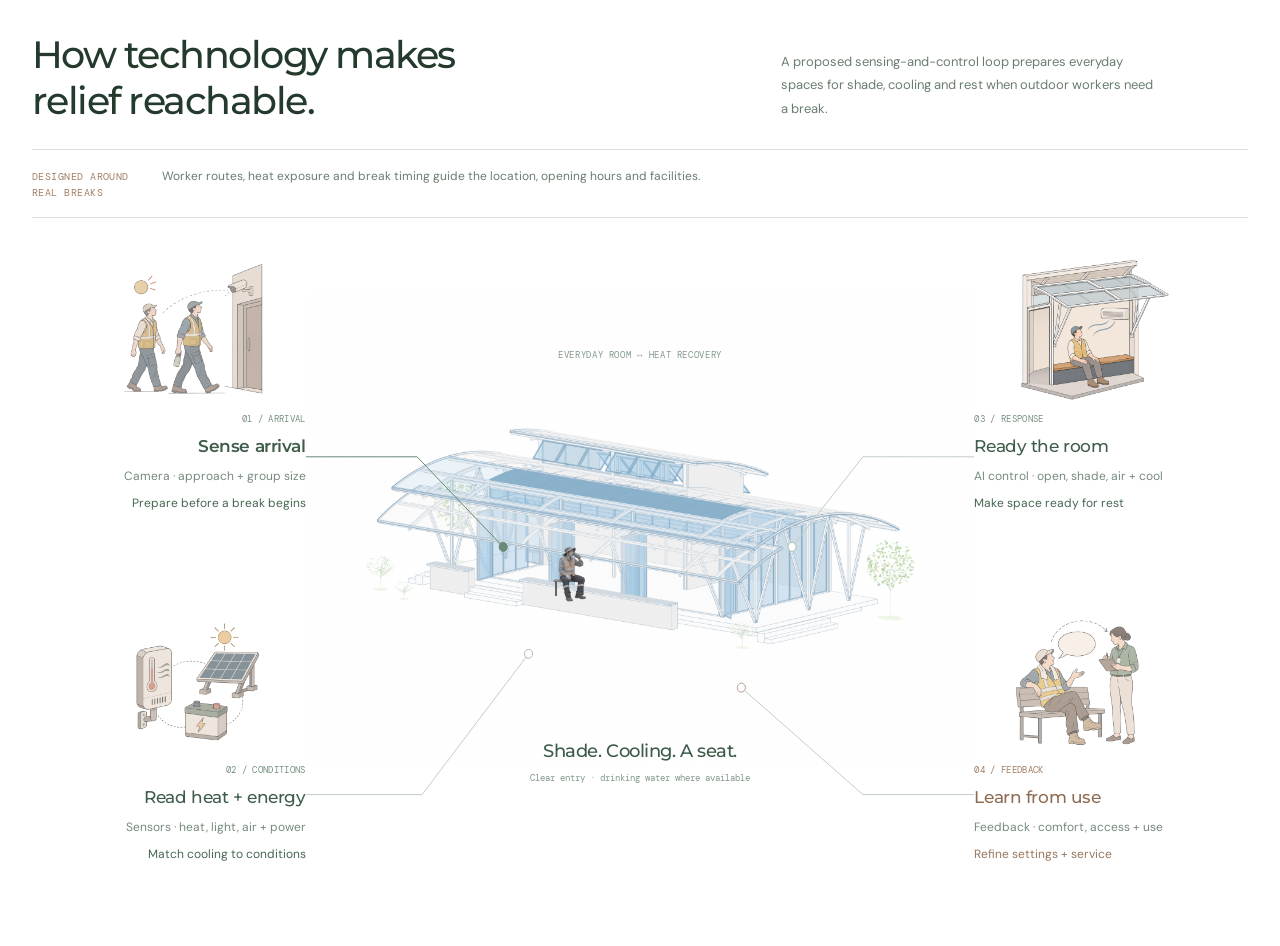
==== architecture.html @ fd39581f "add add" ====
<!doctype html><html lang="en"><head><meta charset="utf-8"><meta name="viewport" content="width=device-width,initial-scale=1"><title>Technology to Service | Peak-Time Energy Within Reach</title><link rel="stylesheet" href="styles.css"><link rel="stylesheet" href="theme-overrides.css?v=brand-plain-20261104"><link rel="stylesheet" href="service-architecture.css?v=logic-20261105"><link rel="stylesheet" href="service-method.css?v=illustrated-20261105"><style>body{background:#fff!important}.concept-export{max-width:1280px;margin:0 auto;padding:32px}.concept-export .concept-flow{margin:0;border:0;padding:0}.concept-export .concept-footer{display:none}@media(max-width:600px){.concept-export{padding:24px 20px}}</style></head><body><main class="concept-export">      <section class="service-architecture concept-flow service-method" id="architecture" aria-labelledby="architecture-title" data-selected="02">
        <div class="concept-heading"><div><h2 id="architecture-title"><span data-en>How technology makes<br>relief reachable.</span><span data-zh>让技术把休息服务<br>带到需要的人身边。</span></h2></div><p><span data-en>A proposed sensing-and-control loop prepares everyday spaces for shade, cooling and rest when outdoor workers need a break.</span><span data-zh>通过拟议的感知与控制闭环，在户外工作者需要休息时，让日常空间提供遮阳、降温与休息服务。</span></p></div>
        <div class="concept-brief"><span class="concept-support-label"><span data-en>DESIGNED AROUND REAL BREAKS</span><span data-zh>以真实休息需求为依据</span></span><p><span data-en>Worker routes, heat exposure and break timing guide the location, opening hours and facilities.</span><span data-zh>工人路线、热暴露与休息时段，共同指导空间选址、开放时间和设施配置。</span></p></div>
        <div class="concept-stage concept-stage-method" role="group" aria-label="Proposed technology-to-service loop: sense arrival, read conditions, prepare space and learn from use">
          <div class="concept-core"><span class="concept-core-label"><span data-en>EVERYDAY ROOM ↔ HEAT RECOVERY</span><span data-zh>日常空间 ↔ 热恢复服务</span></span><svg class="concept-house" viewBox="100 350 2000 1000" role="img" aria-label="Existing solar-house axonometric with open doors and a seated worker, illustrating accessible shade, cooling and rest"><image href="assets/shading-open.png" x="0" y="0" width="2200" height="1550"/><image class="concept-person" href="assets/entourage-worker-seated.png" x="805" y="830" width="130" height="195"/></svg><div class="concept-match"><span><span data-en>Shade. Cooling. A seat.</span><span data-zh>遮阳、降温与休息座位。</span></span><small><span data-en>Clear entry · drinking water where available</span><span data-zh>清晰的进入指引 · 饮水设施依场地配置</span></small></div></div>
          <svg class="concept-connections" viewBox="0 0 1200 600" preserveAspectRatio="none" aria-hidden="true">
            <g data-concept-wire="02" class="concept-wire concept-technical"><path d="M270 205H380L465 285"/><circle cx="465" cy="285" r="4"/></g>
            <g data-concept-wire="03" class="concept-wire concept-technical"><path d="M270 505H385L490 380"/><circle cx="490" cy="380" r="4"/></g>
            <g data-concept-wire="04" class="concept-wire concept-technical"><path d="M930 205H820L750 285"/><circle cx="750" cy="285" r="4"/></g>
            <g data-concept-wire="06" class="concept-wire concept-human"><path d="M930 505H820L700 410"/><circle cx="700" cy="410" r="4"/></g>
          </svg>
          <button type="button" class="concept-node concept-node-02 concept-technical" data-concept-node="02" aria-pressed="true"><img class="concept-step-illustration" src="assets/service-steps/arrival-v1.png" width="1536" height="1024" alt="" aria-hidden="true" decoding="async"><span class="concept-node-meta"><span data-en>01 / ARRIVAL</span><span data-zh>01 / 到达</span></span><strong><span data-en>Sense arrival</span><span data-zh>感知人员到达</span></strong><span class="concept-node-sub"><span data-en>Camera · approach + group size</span><span data-zh>摄像头 · 人员接近与人数</span></span><span class="concept-node-outcome"><span data-en>Prepare before a break begins</span><span data-zh>为即将到来的休息提前准备</span></span></button>
          <button type="button" class="concept-node concept-node-03 concept-technical" data-concept-node="03" aria-pressed="false"><img class="concept-step-illustration" src="assets/service-steps/conditions-v1.png" width="1536" height="1024" alt="" aria-hidden="true" decoding="async"><span class="concept-node-meta"><span data-en>02 / CONDITIONS</span><span data-zh>02 / 状态</span></span><strong><span data-en>Read heat + energy</span><span data-zh>读取热环境与能源</span></strong><span class="concept-node-sub"><span data-en>Sensors · heat, light, air + power</span><span data-zh>传感器 · 热、光、空气与电力</span></span><span class="concept-node-outcome"><span data-en>Match cooling to conditions</span><span data-zh>让降温响应匹配现场条件</span></span></button>
          <button type="button" class="concept-node concept-node-04 concept-technical" data-concept-node="04" aria-pressed="false"><img class="concept-step-illustration" src="assets/service-steps/response-v3-no-door.png" width="1536" height="1024" alt="" aria-hidden="true" decoding="async"><span class="concept-node-meta"><span data-en>03 / RESPONSE</span><span data-zh>03 / 响应</span></span><strong><span data-en>Ready the room</span><span data-zh>准备可用空间</span></strong><span class="concept-node-sub"><span data-en>AI control · open, shade, air + cool</span><span data-zh>AI 控制 · 开合、遮阳、通风与制冷</span></span><span class="concept-node-outcome"><span data-en>Make space ready for rest</span><span data-zh>让空间能够进入、停留与休息</span></span></button>
          <button type="button" class="concept-node concept-node-06 concept-human" data-concept-node="06" aria-pressed="false"><img class="concept-step-illustration" src="assets/service-steps/feedback-v1.png" width="1536" height="1024" alt="" aria-hidden="true" decoding="async"><span class="concept-node-meta"><span data-en>04 / FEEDBACK</span><span data-zh>04 / 反馈</span></span><strong><span data-en>Learn from use</span><span data-zh>从使用中改进</span></strong><span class="concept-node-sub"><span data-en>Feedback · comfort, access + use</span><span data-zh>体验反馈 · 舒适度、可及性与使用</span></span><span class="concept-node-outcome"><span data-en>Refine settings + service</span><span data-zh>持续改进控制设置与服务</span></span></button>
        </div>
        <div class="concept-footer"><div class="concept-legend"><span class="concept-legend-tech"><span data-en>Sensing + spatial response</span><span data-zh>感知与空间响应</span></span><span class="concept-legend-human"><span data-en>Experience + improvement</span><span data-zh>体验与改进</span></span></div><p><span data-en>Proposed service method</span><span data-zh>拟议服务实现方法</span> <a href="architecture.html" target="_blank" rel="noopener"><span data-en>Open diagram ↗</span><span data-zh>单独查看 ↗</span></a> · <a href="technical-architecture.html" target="_blank" rel="noopener"><span data-en>Technical detail ↗</span><span data-zh>技术详情 ↗</span></a></p></div>
      </section></main><script>if(new URLSearchParams(location.search).get('lang')==='zh'){document.body.classList.add('zh');document.documentElement.lang='zh-CN'}</script><script src="service-architecture.js?v=merged-20261105"></script></body></html>
---- styles.css ----
@import url('https://fonts.googleapis.com/css2?family=DM+Mono:wght@400;500&family=DM+Sans:wght@400;500;600;700&family=Montserrat:wght@400;500;600;700&family=Noto+Sans+SC:wght@400;500;600;700&display=swap');
:root{--paper:#f5f4f0;--white:#fbfaf7;--ink:#172027;--muted:#5d686d;--line:#cbd0cd;--orange:#d75e39;--blue:#9fb7c4;--deep:#263941;--mono:'DM Mono',monospace;--sans:'DM Sans','Noto Sans SC',Arial,sans-serif;--max:1200px}
*{box-sizing:border-box}html{scroll-behavior:smooth}body{margin:0;background:var(--paper);color:var(--ink);font-family:var(--sans);font-size:16px;line-height:1.6;-webkit-font-smoothing:antialiased}a{color:inherit}button{font:inherit}.skip-link{position:absolute;left:-9999px;top:0;padding:10px;background:#fff;z-index:20}.skip-link:focus{left:10px}.topbar{height:82px;padding:0 max(32px,calc((100vw - var(--max))/2));display:flex;align-items:center;justify-content:space-between;border-bottom:1px solid var(--line);background:rgba(245,244,240,.95);position:sticky;top:0;z-index:10;backdrop-filter:blur(12px)}.brand{display:flex;align-items:center;gap:11px;text-decoration:none;font-weight:700;font-size:14px;letter-spacing:.09em;line-height:1.1}.brand-mark{display:grid;place-items:center;width:34px;height:34px;border:1px solid var(--ink);font:500 16px var(--mono)}.brand-sub{display:block;margin-top:5px;font:9px var(--mono);letter-spacing:.1em;color:var(--muted)}nav{display:flex;gap:38px;margin-left:auto;margin-right:34px}nav a,.text-link{font-size:13px;text-decoration:none;color:#354147}nav a:hover,.text-link:hover,.footer a:hover{color:var(--orange)}.language{border:1px solid var(--line);background:transparent;padding:7px 12px;font-size:12px;cursor:pointer}.language:hover{border-color:var(--ink)}[data-zh]{display:none}body.zh [data-en]{display:none}body.zh [data-zh]{display:initial}.section-wrap{max-width:var(--max);margin:0 auto;padding-left:32px;padding-right:32px}.hero{min-height:685px;padding-top:94px;padding-bottom:72px;display:grid;grid-template-columns:1fr 1.02fr;gap:40px;position:relative;align-items:center}.eyebrow,.section-kicker,.visual-index,.track-label,.process-step small,.evidence-tag,.graphic-header,.pathway-steps article>span,.partnership-kicker{font:10px var(--mono);letter-spacing:.1em}.eyebrow{display:flex;gap:9px;align-items:center;color:#5e686b;margin:0 0 22px}.status-dot{width:7px;height:7px;background:var(--orange);border-radius:50%;display:inline-block}h1,h2,h3,p{margin-top:0}h1{font-size:clamp(42px,5vw,64px);line-height:1.04;letter-spacing:-.055em;max-width:570px;margin-bottom:24px;font-weight:500}h2{font-size:clamp(30px,3.7vw,44px);line-height:1.1;letter-spacing:-.04em;font-weight:500;margin-bottom:20px}h3{font-size:20px;line-height:1.25;letter-spacing:-.02em;font-weight:600;margin-bottom:10px}.hero-lede{max-width:540px;color:#46535a;font-size:17px;line-height:1.7;margin-bottom:27px}.hero-actions{display:flex;align-items:center;gap:24px;margin-bottom:33px}.button{display:inline-flex;align-items:center;gap:18px;text-decoration:none;font-size:13px;padding:13px 17px}.button-dark{background:var(--ink);color:#fff}.button-dark:hover{background:var(--orange)}.text-link{display:flex;align-items:center;gap:9px}.stage-note{max-width:530px;border-left:2px solid var(--orange);padding:2px 0 2px 14px;font-size:12px;line-height:1.55;color:#59656a;display:flex;gap:9px}.stage-note strong{color:var(--ink);white-space:nowrap}.hero-visual{height:480px;position:relative;background:#e9e8e2;overflow:hidden}.sun-track{position:absolute;inset:49px 65px 80px;border:1px solid #b6bfbd;border-radius:50% 50% 0 0/90% 90% 0 0;border-bottom:0}.sun-core{position:absolute;left:50%;top:-11px;width:20px;height:20px;background:var(--orange);border-radius:50%;box-shadow:0 0 0 10px rgba(215,94,57,.12)}.track-label{position:absolute;left:50%;transform:translateX(-50%);white-space:nowrap;color:#697579}.track-top{top:-35px}.track-bottom{bottom:-29px}.visual-center{position:absolute;inset:75px 40px 39px;background:rgba(251,250,247,.6);display:flex;flex-direction:column;align-items:center;justify-content:center}.visual-index{position:absolute;top:15px;left:17px;color:#697579}.space-outline{width:220px;height:210px;position:relative;border:1px solid #42545a;border-top:0;margin-top:16px;background:linear-gradient(90deg,rgba(159,183,196,.12),rgba(159,183,196,.02))}.roof-line{position:absolute;left:-1px;right:-1px;top:-1px;height:62px;border-left:1px solid #42545a;border-right:1px solid #42545a;border-top:1px solid #42545a;clip-path:polygon(0 100%,50% 0,100% 100%);background:rgba(159,183,196,.25)}.space-label{position:absolute;left:19px;top:84px;font:11px/1.35 var(--mono);letter-spacing:.08em}.space-shade{position:absolute;right:23px;top:55px;width:90px;height:18px;background:var(--blue);opacity:.75}.space-seat{position:absolute;right:42px;bottom:38px;width:75px;height:6px;background:#65777d}.space-seat:before{content:'';position:absolute;left:7px;top:5px;width:4px;height:24px;background:#65777d;box-shadow:56px 0 #65777d}.space-person{position:absolute;right:70px;bottom:46px;width:14px;height:30px;border-left:2px solid var(--orange);transform:skew(-10deg)}.space-person:before{content:'';position:absolute;width:10px;height:10px;border:2px solid var(--orange);border-radius:50%;top:-14px;left:-6px}.energy-line{display:flex;align-items:center;gap:12px;margin-top:22px;font:9px var(--mono);letter-spacing:.08em;color:#5a686c}.energy-line span{width:34px;height:1px;background:var(--orange)}.visual-callout{position:absolute;left:14px;top:88px;display:flex;gap:9px;align-items:flex-start;max-width:154px}.callout-two{left:auto;right:11px;top:auto;bottom:42px}.callout-number{width:20px;height:20px;display:grid;place-items:center;background:var(--ink);color:#fff;font:10px var(--mono);flex:none}.visual-callout p{display:flex;flex-direction:column;margin:0;font-size:10px;line-height:1.4;color:#637075}.visual-callout strong{color:var(--ink);font:10px var(--mono);margin-bottom:4px}.hero-index{position:absolute;right:32px;bottom:30px;display:flex;align-items:center;gap:10px;color:#7c8687;font:9px var(--mono)}.index-rule{width:46px;height:1px;background:#aeb7b5}.problem,.approach,.prototype,.people,.pathway{padding-top:90px;padding-bottom:92px;border-top:1px solid var(--line)}.section-kicker{display:flex;align-items:center;gap:13px;color:var(--orange);margin-bottom:32px}.section-kicker span:first-child{color:#6a777b}.problem-grid{display:grid;grid-template-columns:1fr .83fr;gap:90px}.problem-grid h2{max-width:600px}.problem-body p,.approach-head p,.people-copy>p,.pathway-head p{font-size:15px;color:#4c595e;line-height:1.75;margin-bottom:17px}.source-note{display:flex;gap:11px;margin-top:28px;font-size:11px;color:#697579}.source-bar{width:20px;height:1px;background:var(--orange);margin-top:9px;flex:none}.source-note a{display:inline-block;margin:7px 15px 0 0;color:#334952;text-underline-offset:3px}.approach-head{display:grid;grid-template-columns:1.1fr .9fr;gap:90px;align-items:start}.approach-head h2{max-width:510px}.approach-head p{max-width:470px}.process{display:grid;grid-template-columns:1fr 34px 1fr 34px 1fr;gap:13px;margin-top:50px}.process-step{border-top:1px solid #839196;padding:18px 18px 20px 0;min-height:240px;position:relative}.step-no{font:10px var(--mono);color:var(--orange)}.step-icon{height:57px;margin:13px 0 16px;position:relative;color:var(--deep)}.icon-sense i{position:absolute;width:9px;height:9px;border:1px solid var(--orange);border-radius:50%;left:5px;top:17px}.icon-sense i:nth-child(2){left:25px;top:8px}.icon-sense i:nth-child(3){left:45px;top:21px}.icon-sense:after{content:'';position:absolute;left:10px;top:23px;width:32px;height:8px;border-top:1px solid var(--blue);transform:rotate(-10deg)}.icon-agent{display:grid;place-items:center;width:47px;height:47px;border:1px solid var(--deep);border-radius:50%;margin-top:9px}.icon-agent span{font:14px var(--mono);color:var(--orange)}.icon-space{width:53px;height:43px;border:1px solid var(--deep);border-top:0;margin-top:18px}.icon-space:before{content:'';position:absolute;top:-12px;left:0;width:53px;height:24px;border-top:1px solid var(--deep);transform:skewY(-22deg)}.icon-space i:first-child{position:absolute;left:9px;top:9px;width:31px;height:7px;background:var(--blue)}.icon-space i:nth-child(2){position:absolute;right:-7px;bottom:0;width:1px;height:25px;background:var(--orange)}.process-step p{font-size:13px;color:#59666a;line-height:1.6;min-height:62px;margin-bottom:17px}.process-step small{color:#7a8588;font-size:9px}.step-connector{align-self:center;color:var(--orange);font-size:20px;padding-bottom:20px}.principle{border-top:1px solid var(--line);margin-top:32px;padding-top:20px;display:grid;grid-template-columns:110px 1fr;gap:10px}.principle-mark{font:10px var(--mono);color:var(--orange);letter-spacing:.1em}.principle p{font-size:13px;color:#586469;max-width:830px;margin:0;line-height:1.7}.principle strong{color:var(--ink)}.prototype{background:#ecece7}.prototype-layout{display:grid;grid-template-columns:1.15fr .85fr;gap:80px}.prototype-layout h2{max-width:590px}.prototype-intro{max-width:610px;font-size:15px;color:#4c595e;line-height:1.75;margin-bottom:31px}.evidence-list{border-top:1px solid #b8c0be}.evidence-row{display:grid;grid-template-columns:88px 1fr;gap:13px;padding:16px 0;border-bottom:1px solid #c8cfcc}.evidence-tag{align-self:start;border:1px solid #9ca9a9;padding:4px 6px;text-align:center;font-size:8px;color:#49595e}.tag-built{border-color:#71858b}.tag-test{border-color:#bd8067;color:#985239}.tag-model{border-color:#8899a2;color:#586b73}.tag-next{border-color:#b5a77a;color:#75653a}.evidence-row p{display:flex;flex-direction:column;font-size:12px;color:#687477;line-height:1.55;margin:0}.evidence-row strong{font-size:13px;color:var(--ink);margin-bottom:3px}.evidence-graphic{align-self:start;margin-top:13px;background:#f9f8f4;border:1px solid #cbd0cd;padding:20px}.graphic-header{display:flex;justify-content:space-between;gap:10px;font-size:8px;color:#637075;border-bottom:1px solid var(--line);padding-bottom:12px}.live-label{color:#687579;display:flex;align-items:center;gap:6px}.live-label i{width:6px;height:6px;border-radius:50%;background:var(--orange)}.mini-chart{display:grid;grid-template-columns:66px 1fr;height:220px;padding-top:22px}.chart-y{display:flex;flex-direction:column;justify-content:space-between;padding-bottom:24px;font:8px var(--mono);color:#748083}.chart-lines{position:relative}.chart-grid{position:absolute;inset:0 0 24px;display:flex;flex-direction:column;justify-content:space-between}.chart-grid i{width:100%;height:1px;background:#dce0dd}.line{position:absolute;left:7%;right:4%;height:0;border-top:1px solid;transform-origin:left}.line b{position:absolute;width:7px;height:7px;border-radius:50%;border:1px solid;background:#f9f8f4;top:-4px}.line b:nth-child(1){left:0}.line b:nth-child(2){left:31%}.line b:nth-child(3){left:63%}.line b:nth-child(4){right:0}.line-one{top:37%;color:#d45c38;transform:rotate(-8deg)}.line-one b{border-color:#d45c38}.line-two{top:55%;color:#617a83;transform:rotate(5deg)}.line-two b{border-color:#617a83}.line-three{top:75%;color:#a3b9c2;transform:rotate(-2deg)}.line-three b{border-color:#8ba2ab}.chart-x{position:absolute;bottom:0;left:0;right:0;display:flex;justify-content:space-between;font:8px var(--mono);color:#7b8587}.chart-caption{font-size:10px;color:#707b7e;border-top:1px solid var(--line);padding-top:12px;margin:0}.metric-band{display:flex;gap:13px;align-items:flex-start;margin-top:26px;padding-top:17px;border-top:1px solid var(--line)}.metric-symbol{font-size:22px;color:var(--orange)}.metric-band p{display:flex;flex-direction:column;margin:0;font-size:11px;color:#6b7679;line-height:1.55}.metric-band strong{color:var(--ink);font-size:12px;margin-bottom:4px}.people-grid{display:grid;grid-template-columns:.95fr 1fr;gap:90px}.people-grid h2{max-width:475px}.people-copy>p{max-width:540px}.people-facts{display:grid;grid-template-columns:repeat(3,1fr);gap:16px;border-top:1px solid var(--line);border-bottom:1px solid var(--line);padding:18px 0;margin:28px 0 15px}.people-facts>div{display:flex;flex-direction:column}.fact-number{font:25px var(--mono);color:var(--orange);letter-spacing:-.05em}.fact-label{font-size:10px;line-height:1.4;color:#657176;margin-top:4px}.small-caveat{font-size:10px;color:#788184}.pathway{background:#e8eae6}.pathway-head{display:grid;grid-template-columns:1fr .75fr;gap:90px;align-items:end}.pathway-head h2{max-width:620px}.pathway-head p{max-width:420px}.pathway-steps{display:grid;grid-template-columns:repeat(3,1fr);gap:30px;margin-top:44px}.pathway-steps article{border-top:1px solid #899699;padding-top:15px}.pathway-steps article>span{font-size:9px;color:var(--orange)}.pathway-steps h3{margin:16px 0 9px;font-size:18px}.pathway-steps p{font-size:12px;color:#58666b;line-height:1.65;max-width:320px;margin:0}.partnership{border-top:1px solid #bbc4c0;margin-top:51px;padding-top:24px;display:grid;grid-template-columns:.8fr 1.2fr;gap:30px}.partnership-kicker{font-size:9px;color:#737f80}.partnership h3{font-size:21px;margin:8px 0 0}.partnership ul{list-style:none;margin:0;padding:0;display:grid;grid-template-columns:1fr 1fr;gap:10px 25px}.partnership li{font-size:12px;color:#48575d;padding-left:15px;position:relative}.partnership li:before{content:'+';position:absolute;left:0;color:var(--orange)}.closing{padding-top:96px;padding-bottom:100px;text-align:center}.closing .eyebrow{justify-content:center}.closing h2{max-width:900px;margin:0 auto 18px;font-size:clamp(32px,4.4vw,52px)}.closing>p:last-child{max-width:650px;margin:0 auto;color:#58656a;font-size:14px}.footer{border-top:1px solid var(--line);padding:26px max(32px,calc((100vw - var(--max))/2));display:grid;grid-template-columns:1fr 1.2fr 1.1fr;gap:30px;align-items:center;background:#ebeae5}.brand-footer{font-size:12px}.brand-footer .brand-mark{width:30px;height:30px}.footer-copy{display:flex;flex-direction:column;color:#707b7e;font-size:9px;line-height:1.5}.footer-links{display:flex;flex-direction:column;gap:5px}.footer-links a{font-size:10px;color:#43565d;text-decoration:none}
/* Display typography */
h1,h2,h3{font-family:'Montserrat','Noto Sans SC',var(--sans)}
@media(max-width:900px){.topbar{padding:0 24px}.hero{grid-template-columns:1fr;gap:48px;padding-top:65px}.hero-copy{max-width:690px}.hero-visual{height:440px}.problem-grid,.approach-head,.prototype-layout,.people-grid,.pathway-head{grid-template-columns:1fr;gap:25px}.problem-grid{gap:18px}.process{gap:8px}.process-step{padding-right:5px}.process-step p{font-size:12px}.prototype-layout{gap:42px}.evidence-graphic{max-width:600px}.footer{padding-left:24px;padding-right:24px;grid-template-columns:1fr 1.3fr}.footer-links{grid-column:2;flex-direction:row;flex-wrap:wrap;gap:5px 18px}}
@media(max-width:600px){body{font-size:15px}.topbar{height:67px;padding:0 17px}.brand{font-size:12px}.brand-mark{width:29px;height:29px}nav{gap:15px;margin-right:12px}nav a{font-size:11px}nav a:last-child{display:none}.language{padding:5px 8px;font-size:11px}.section-wrap{padding-left:20px;padding-right:20px}.hero{min-height:0;padding-top:53px;padding-bottom:58px;gap:42px}h1{font-size:43px}.hero-lede{font-size:15px}.hero-actions{gap:16px;flex-wrap:wrap}.stage-note{font-size:11px}.hero-visual{height:390px}.sun-track{inset:49px 47px 76px}.visual-center{inset:65px 26px 35px}.space-outline{width:180px;height:180px}.space-shade{right:15px;width:73px}.space-seat{right:27px;width:70px}.space-person{right:58px}.visual-callout{left:8px;top:81px;max-width:111px}.callout-two{right:6px;left:auto;bottom:35px}.visual-callout p{font-size:9px}.track-label{font-size:8px}.problem,.approach,.prototype,.people,.pathway{padding-top:64px;padding-bottom:68px}.section-kicker{margin-bottom:25px}.problem-grid{gap:8px}.problem-body p,.approach-head p,.people-copy>p,.pathway-head p{font-size:14px}.process{grid-template-columns:1fr;gap:5px;margin-top:32px}.process-step{min-height:0;padding:15px 0 18px;display:grid;grid-template-columns:64px 1fr;column-gap:10px}.step-no{grid-column:1;grid-row:1}.step-icon{grid-column:1;grid-row:2/4;margin:7px 0 0}.process-step h3{grid-column:2;grid-row:1;margin:0 0 6px}.process-step p{grid-column:2;grid-row:2;min-height:0;margin:0 0 7px}.process-step small{grid-column:2;grid-row:3}.step-connector{display:none}.principle{grid-template-columns:72px 1fr;margin-top:20px}.principle p{font-size:12px}.prototype-layout{gap:30px}.evidence-row{grid-template-columns:75px 1fr;gap:9px}.evidence-row p{font-size:11px}.evidence-row strong{font-size:12px}.evidence-graphic{padding:14px}.people-facts{gap:8px}.fact-number{font-size:22px}.fact-label{font-size:9px}.pathway-steps{grid-template-columns:1fr;gap:23px;margin-top:30px}.pathway-steps article{padding-top:12px}.pathway-steps h3{margin:9px 0 5px}.pathway-steps p{max-width:none}.partnership{grid-template-columns:1fr;gap:20px;margin-top:35px}.partnership ul{grid-template-columns:1fr;gap:8px}.closing{padding-top:70px;padding-bottom:72px}.footer{grid-template-columns:1fr;padding:21px 20px;gap:17px}.footer-links{grid-column:auto;flex-direction:column}.footer-copy{font-size:9px}}
---- theme-overrides.css ----
/* Pale green canvas, white content panels, and restrained sustainable-energy green. */
:root{--paper:#dce8dd;--white:#fbfcfa;--ink:#171c19;--muted:#637068;--line:#d9e0da;--orange:#4b9858;--blue:#b7d0bc;--deep:#31533a;--green:#4b9858}
body{background:var(--paper)}
.topbar{max-width:1240px;width:calc(100% - 40px);margin:12px auto 0;padding:0 24px;background:var(--white);border:0;border-radius:16px;height:70px;box-shadow:0 3px 14px rgba(25,50,31,.04)}
.brand-mark{display:block;width:51px;height:41px;object-fit:contain;flex:none;border:0;background:transparent;border-radius:0}
.brand-footer .brand-mark{width:43px;height:38px}
.brand-sub{color:#718076}
@media(max-width:600px){.brand-mark{width:39px;height:34px}.brand-footer .brand-mark{width:39px;height:34px}}
nav a:hover,.text-link:hover,.footer a:hover{color:var(--green)}
.language{border-color:#d7e2d9;border-radius:999px;background:#f0f6f0;color:#31533a}
.status-dot{background:var(--green)}
.section-wrap:not(.hero){margin-top:14px;margin-bottom:14px;border-radius:18px;background:var(--white);border:0}
.hero{margin-top:14px;background:var(--white);border-radius:18px;min-height:650px;padding-top:68px;padding-bottom:64px;overflow:hidden}
.problem,.approach,.prototype,.people,.pathway{border-top:0;padding-top:67px;padding-bottom:70px}
.prototype,.pathway{background:var(--white)}
.section-kicker{color:var(--green)}
.section-kicker span:first-child{color:#89968d}
.button-dark{background:var(--green);border-radius:999px}
.button-dark:hover{background:#387f45}
.source-bar{background:var(--green)}
.metric-symbol{color:var(--green)}
.callout-number{background:var(--green);border-radius:50%}
.fact-number{color:var(--green)}
.evidence-tag{border-radius:999px;background:#edf5ee;color:#426e49}
.tag-test,.tag-model,.tag-next{color:#426e49;border-color:#b6d0ba}
.process-step{border-color:#b4c5b7}
.step-no,.step-connector,.step-icon .icon-agent span,.pathway-steps article>span,.partnership li:before{color:var(--green)}
.closing{background:var(--green);color:#fff;border-radius:18px}
.closing p,.closing h2,.closing .eyebrow{color:#fff}
.closing .eyebrow{opacity:.8}
.footer{max-width:1240px;width:calc(100% - 40px);margin:14px auto 24px;padding:23px 25px;border-radius:16px;background:#f0f5ef;border:0}

/* Hero field photo. */
@media(min-width:901px){.hero{grid-template-columns:minmax(0,.9fr) minmax(0,1.1fr)}}
.hero-visual{height:auto;aspect-ratio:16/10;background:#559c61;border-radius:16px;overflow:hidden;box-shadow:0 12px 32px rgba(40,80,48,.12)}
.hero-image-placeholder{position:absolute;inset:0;background:#579d62;overflow:hidden}
.hero-photo{position:absolute;inset:0;width:100%;height:100%;object-fit:cover;object-position:58% 65%;transform:scale(1.2);transform-origin:right bottom;display:block}
@media(max-width:600px){.hero-photo{object-position:65% 65%}}
.placeholder-index{position:absolute;top:20px;left:20px;z-index:2;border:1px solid rgba(255,255,255,.6);border-radius:999px;padding:6px 10px;color:#fff;background:rgba(20,49,35,.65);font:9px var(--mono);letter-spacing:.08em}
.placeholder-shape{position:absolute;border-radius:18px;background:rgba(255,255,255,.10)}
.shape-a{width:58%;height:49%;right:8%;top:12%;background:#75b27d}
.shape-b{width:48%;height:42%;left:10%;top:27%;background:#3f844b;opacity:.8}
.shape-c{width:78%;height:21%;left:11%;bottom:19%;background:#c8dfcb;opacity:.8;border-radius:10px}
.placeholder-caption{position:absolute;bottom:0;left:0;right:0;z-index:2;display:flex;align-items:end;justify-content:space-between;gap:20px;padding:30px 22px 20px;color:white;background:linear-gradient(transparent,rgba(17,45,23,.76))}
.placeholder-caption strong{font:500 15px var(--mono);letter-spacing:.06em}
.placeholder-caption>span{font:9px var(--mono);letter-spacing:.08em;opacity:.85}
.hero-visual-note{position:absolute;z-index:3;right:15px;top:17px;display:flex;gap:9px;align-items:center;border-radius:12px;padding:10px 12px;background:rgba(251,252,250,.94);max-width:205px;box-shadow:0 4px 18px rgba(0,0,0,.08)}
.note-arrow{color:var(--green);font-size:19px}
.hero-visual-note p{display:flex;flex-direction:column;margin:0;font-size:9px;color:#67736a;line-height:1.4}
.hero-visual-note strong{font:10px var(--mono);color:var(--ink);margin-bottom:2px}
.evidence-graphic{padding:0;border:0;background:transparent}
.prototype-photo-placeholder{height:330px;border-radius:16px;position:relative;overflow:hidden;background:#d7e6d9}
.prototype-photo-placeholder:before,.prototype-photo-placeholder:after{content:'';position:absolute;border-radius:15px;background:#b6d2bb}
.prototype-photo-placeholder:before{width:68%;height:48%;left:17%;top:24%;background:#edf4ed}
.prototype-photo-placeholder:after{width:40%;height:20%;right:11%;bottom:15%;background:#79ae80}
.placeholder-sensor{position:absolute;z-index:1;left:39%;top:34%;width:74px;height:104px;border:1px solid #4e7656;border-radius:10px;background:#dfece0;box-shadow:0 8px 18px rgba(42,83,49,.1)}
.placeholder-sensor i{position:absolute;left:14px;right:14px;height:1px;background:#6e9775;top:27px}
.placeholder-sensor i:nth-child(2){top:49px}.placeholder-sensor i:nth-child(3){top:71px}
.metric-band{background:#f0f5ef;border-radius:12px;padding:15px;margin-top:15px;border:0}
.people-facts{border-color:#d7e0d8}
.pathway-steps article,.partnership{border-color:#b9c9bb}

@media(max-width:900px){.section-wrap:not(.hero){width:calc(100% - 28px)}.hero{width:calc(100% - 28px);min-height:0}.topbar{width:calc(100% - 28px)}}
@media(max-width:600px){.topbar{width:calc(100% - 20px);margin-top:8px;padding:0 13px}.section-wrap:not(.hero){width:calc(100% - 20px);margin-top:10px;margin-bottom:10px;border-radius:14px}.hero{width:calc(100% - 20px);margin-top:10px;padding-top:42px;padding-bottom:45px;border-radius:14px}.problem,.approach,.prototype,.people,.pathway,.next-step{padding-top:43px;padding-bottom:46px}.hero-visual{height:auto;border-radius:13px}.hero-visual-note{max-width:170px;right:9px;top:9px;padding:8px}.hero-visual-note p{font-size:8px}.placeholder-caption{padding:25px 13px 14px;align-items:flex-start;flex-direction:column;gap:5px}.placeholder-caption strong{font-size:12px}.prototype-photo-placeholder{height:250px}.footer{width:calc(100% - 20px);margin:10px auto 14px;padding:18px;border-radius:14px}}

/* Continuous editorial page: section boundaries come from rhythm and background tone,
   not floating cards. The prototype visual remains one contained screen mockup. */
body{background:#f7f9f6}
.topbar{max-width:none;width:100%;margin:0;padding:0 max(32px,calc((100vw - 1240px)/2));border-bottom:1px solid #dce5dd;border-radius:0;background:rgba(247,249,246,.96);box-shadow:none}
.section-wrap{max-width:none;width:100%;margin:0;padding-left:max(32px,calc((100vw - 1240px)/2));padding-right:max(32px,calc((100vw - 1240px)/2))}
.section-wrap:not(.hero){width:100%;margin:0;border-radius:0;border:0;background:transparent}
.hero.section-wrap{width:100%;margin:0;border-radius:0;background:transparent}
.hero{border-radius:0;box-shadow:none}
.problem,.approach,.prototype,.people,.pathway,.next-step{border-top:1px solid #dce5dd}
.approach,.people{background:#eef4ef!important}
.prototype{background:#f1f5f1!important}
.pathway{background:#e9f0e9!important}
.next-step{background:#eef4ef!important}
.hero-visual{border-radius:4px;box-shadow:none}
.hero-image-placeholder{border-radius:4px}
.prototype{max-width:none}
.evidence-graphic{background:#fff;border:1px solid #d4dfd6;border-radius:12px;padding:14px;box-shadow:0 10px 30px rgba(35,67,42,.07)}
.prototype-photo-placeholder{height:auto;aspect-ratio:16/10;border-radius:5px}
.metric-band{background:#f4f7f3;border-radius:5px}
.closing.section-wrap{max-width:none;width:100%;margin:0;border-radius:0}
.footer{max-width:none;width:100%;margin:0;padding:26px max(32px,calc((100vw - 1240px)/2));border-radius:0;background:#f1f5f1}
@media(max-width:900px){.section-wrap,.topbar,.footer{padding-left:24px;padding-right:24px}.section-wrap:not(.hero){width:100%}.hero.section-wrap{width:100%}}
@media(max-width:600px){.topbar{width:100%;margin:0;padding:0 17px;border-radius:0}.section-wrap,.footer{padding-left:20px;padding-right:20px}.section-wrap:not(.hero){width:100%;margin:0;border-radius:0}.hero.section-wrap{width:100%;margin:0;padding-top:42px;padding-bottom:45px;border-radius:0}.hero-visual{height:auto;border-radius:3px}.problem,.approach,.prototype,.people,.pathway,.next-step{padding-top:43px;padding-bottom:46px}.prototype-photo-placeholder{height:auto;aspect-ratio:4/3}.evidence-graphic{padding:10px;border-radius:9px}.footer{width:100%;margin:0;padding:21px 20px;border-radius:0}}

/* Interactive solar-house model and scenario switcher. */
.evidence-graphic{padding:12px;background:#fff;border:1px solid #d4dfd6;border-radius:10px;box-shadow:0 10px 30px rgba(35,67,42,.07)}
.prototype-screen{overflow:hidden;background:#fff}
.screen-bar{height:38px;display:flex;align-items:center;justify-content:space-between;padding:0 13px;color:#53645a;font:9px var(--mono);letter-spacing:.09em;border-bottom:1px solid #e4ebe4}
.screen-live{display:flex;align-items:center;gap:7px;color:#718076;font-size:8px}
.screen-live i{width:6px;height:6px;border-radius:50%;background:#4b9858}
.model-stage{height:320px;position:relative;overflow:hidden;background:radial-gradient(ellipse at 50% 54%,#fff 0,#f3f7f2 56%,#e9f1e9 100%);transition:background .55s ease}
.model-stage[data-mode="recovery"]{background:radial-gradient(ellipse at 50% 53%,#e3eee4 0,#e0ece1 54%,#c8ddcb 100%)}
model-viewer{width:100%;height:100%;display:block;background:transparent;--poster-color:transparent;--progress-bar-color:#4b9858;--progress-mask:#eef4ef}
.model-sun-marker{position:absolute;right:13%;top:13%;width:52px;height:52px;display:grid;place-items:center;border:1px solid #cfdfd1;border-radius:50%;color:#63856a;background:rgba(255,255,255,.78);font-size:23px;transition:transform .5s ease,color .5s ease,border-color .5s ease}
.model-sun-marker small{position:absolute;top:53px;font:8px var(--mono);letter-spacing:.08em;color:#718076}
.model-stage[data-mode="recovery"] .model-sun-marker{transform:scale(1.12);color:#c47738;border-color:#e8c49c}
.shade-response{position:absolute;left:11%;top:11%;width:78%;height:0;border-bottom:2px solid rgba(61,119,69,.7);background:linear-gradient(180deg,rgba(78,145,88,.32),rgba(78,145,88,.05));opacity:0;pointer-events:none;transition:height .65s cubic-bezier(.22,.8,.25,1),opacity .3s ease}
.shade-response span{position:absolute;right:0;top:8px;padding:4px 7px;background:rgba(255,255,255,.9);color:#3d7145;font:8px var(--mono);letter-spacing:.08em}
.model-stage[data-mode="recovery"] .shade-response{height:43%;opacity:1}
.model-mode-label{position:absolute;left:13px;bottom:13px;padding:6px 9px;background:rgba(255,255,255,.9);border:1px solid #d5e2d6;color:#345d3a;font:8px var(--mono);letter-spacing:.1em}
.scenario-panel{padding:15px 14px 13px;background:#f5f8f4;border-top:1px solid #e1e9e1}
.scenario-heading{display:flex;justify-content:space-between;gap:10px;align-items:center;margin-bottom:11px;color:#728076;font:8px var(--mono);letter-spacing:.08em}
.scenario-label{color:#34463a;font-weight:600}
.scenario-sensors{display:grid;grid-template-columns:repeat(3,1fr);margin-bottom:12px;border-top:1px solid #dce5dc;border-bottom:1px solid #dce5dc}
.scenario-sensors>div{padding:10px 8px;display:flex;flex-direction:column;gap:7px}
.scenario-sensors>div+div{border-left:1px solid #dce5dc}
.sensor-key{display:flex;align-items:center;gap:6px;color:#768279;font:8px var(--mono);letter-spacing:.06em}
.sensor-key i{width:7px;height:7px;display:inline-block;border-radius:50%;background:#8db596}
.sensor-key .sensor-heat-icon{background:#d89a66}.sensor-key .sensor-occupancy-icon{background:#728da0}
.scenario-sensors strong{font-size:11px;font-weight:600;color:#27372c}
.model-stage[data-mode="recovery"]+.scenario-panel .scenario-sensors strong{color:#426f48}
.mode-switch{display:flex;gap:7px;margin-bottom:10px}
.mode-button{flex:1;min-height:35px;padding:7px 10px;border:1px solid #cad8cb;background:#fff;color:#526256;border-radius:3px;font:10px var(--sans);cursor:pointer;transition:all .2s ease}
.mode-button:hover{border-color:#5b9364;color:#315d37}
.mode-button.is-active{background:#4b9858;border-color:#4b9858;color:white}
.mode-button:focus-visible{outline:2px solid #315d37;outline-offset:2px}
.agent-response{display:flex;gap:10px;align-items:flex-start;padding:10px 11px;background:#eaf1ea;border-left:2px solid #4b9858;min-height:64px}
.response-arrow{font-size:17px;line-height:1;color:#4b9858}
.agent-response p{margin:0;display:flex;flex-direction:column;gap:3px;color:#5e6e61;font-size:10px;line-height:1.5}
.agent-response strong{color:#26372b;font-size:10px}
.metric-band{margin-top:10px;padding:12px 10px}
@media(max-width:600px){.evidence-graphic{padding:8px;border-radius:8px}.model-stage{height:255px}.screen-bar{height:34px;padding:0 9px;font-size:8px}.scenario-panel{padding:12px 10px}.scenario-sensors>div{padding:9px 5px}.sensor-key{font-size:7px;gap:4px}.scenario-sensors strong{font-size:10px}.mode-button{font-size:9px;padding:7px 5px}.agent-response{min-height:72px}}

/* Slightly deeper canvas and stronger secondary-text contrast. */
:root{--paper:#edf1ed;--white:#f7f9f6;--ink:#17231c;--muted:#4d5b51;--line:#c5d0c6}
body{background:#edf1ed;color:#17231c}
.topbar{background:rgba(237,241,237,.97);border-color:#cbd5cc}
.approach,.people{background:#e7eee7!important}
.prototype{background:#eef2ee!important}
.pathway{background:#e3ebe4!important}
.footer{background:#e9efe9}
.eyebrow,.stage-note,.visual-callout p,.hero-index,.problem-body p,.approach-head p,.people-copy>p,.pathway-head p,.process-step p,.process-step small,.principle p,.source-note,.evidence-row p,.graphic-header,.chart-y,.chart-x,.chart-caption,.metric-band p,.fact-label,.small-caveat,.pathway-steps p,.partnership-kicker,.partnership li,.footer-copy,.screen-bar,.screen-live,.scenario-heading,.sensor-key,.agent-response p{color:#46554b}
.behavior{padding-top:82px;padding-bottom:80px;border-top:1px solid #cbd5cc}
.behavior-heading{display:grid;grid-template-columns:1fr .78fr;gap:70px;align-items:end;max-width:1000px}
.behavior-heading h2{max-width:600px;margin:0}
.behavior-heading>p{max-width:430px;margin:0;color:#46554b;font-size:14px;line-height:1.7}
.behavior-grid{display:grid;grid-template-columns:repeat(3,minmax(0,1fr));margin-top:32px;border-top:1px solid #cbd5cc}
.behavior-scene{min-width:0;padding:17px 20px 21px;border-bottom:1px solid #cbd5cc}
.behavior-scene:not(:nth-child(3n)){border-right:1px solid #cbd5cc}
.behavior-scene svg{display:block;width:100%;height:auto;max-height:206px;margin:0 auto 4px}
.behavior-caption{display:grid;grid-template-columns:25px 1fr;gap:9px;align-items:start}
.behavior-number{padding-top:2px;color:#4b9858;font:10px var(--mono);letter-spacing:.06em}
.behavior-caption h3{margin:0 0 5px;font-size:15px;line-height:1.3;font-weight:600;letter-spacing:-.01em}
.behavior-caption p{margin:0;max-width:340px;color:#46554b;font-size:11px;line-height:1.55}
.behavior-note{margin:17px 0 0;color:#56635a;font:9px/1.6 var(--mono);letter-spacing:.01em}
@media(max-width:900px){.behavior{padding-top:62px;padding-bottom:60px}.behavior-heading{gap:35px}.behavior-scene{padding:14px 13px 18px}.behavior-scene svg{max-height:180px}.behavior-caption h3{font-size:14px}}
@media(max-width:600px){.behavior{padding-top:44px;padding-bottom:46px}.behavior-heading{grid-template-columns:1fr;gap:11px}.behavior-heading>p{font-size:13px}.behavior-grid{grid-template-columns:repeat(2,minmax(0,1fr));margin-top:22px}.behavior-scene{padding:12px 10px 15px}.behavior-scene:not(:nth-child(3n)){border-right:0}.behavior-scene:nth-child(odd){border-right:1px solid #cbd5cc}.behavior-scene svg{max-height:none}.behavior-caption{grid-template-columns:20px 1fr;gap:6px}.behavior-number{font-size:9px}.behavior-caption h3{font-size:12px}.behavior-caption p{font-size:10px}.behavior-note{font-size:8px}}

/* White page canvas; retain green only for content and interaction accents. */
.hero-trial-note{max-width:540px;margin:-8px 0 24px;color:#64796a;font-size:13px;font-weight:400;line-height:1.65}
:root{--paper:#fff;--white:#fff}
html,body,.topbar,.hero.section-wrap,.section-wrap:not(.hero),.approach,.prototype,.people,.pathway,.next-step,.closing.section-wrap,.footer{background:#fff!important}
.evidence-graphic,.prototype-screen,.screen-bar,.model-stage,.model-stage[data-mode="recovery"],.scenario-panel,.agent-response,.metric-band{background:#fff}
.closing,.closing h2{color:var(--ink)}
.closing p,.closing .eyebrow{color:var(--muted)}
.footer-placeholder{min-height:32px}

/* Closing question: a single green field at the end of the white page. */
.closing.section-wrap{background:#387f45!important;color:#fff}
.closing h2{color:#fff}
.closing p,.closing .eyebrow,.closing>p:last-child{color:#eef8ef}

/* The people section gives a published worker voice a clear, source-labeled place. */
.interview-heading{display:grid;grid-template-columns:1fr .88fr;gap:76px;align-items:end;margin-bottom:32px}
.interview-heading h2{max-width:580px;margin:0}
.interview-heading p{max-width:490px;margin:0;color:#46554b;font-size:14px;line-height:1.75}
.interview-clip{display:grid;grid-template-columns:1.05fr .95fr;gap:56px;align-items:stretch;border-top:1px solid #cbd5cc;padding-top:28px}
.interview-photo{margin:0;min-width:0}
.interview-photo img{display:block;width:100%;height:100%;max-height:470px;min-height:330px;object-fit:cover;object-position:53% center}
.interview-photo figcaption{margin-top:10px;color:#56635a;font:10px/1.5 var(--mono)}
.interview-photo a,.interview-attribution a{color:#387f45;text-underline-offset:3px}
.interview-voice{display:flex;flex-direction:column;justify-content:center;align-items:flex-start;padding:20px 0 28px}
.interview-label{margin:0 0 24px;color:#387f45;font:10px/1.4 var(--mono);letter-spacing:.12em}
.interview-voice blockquote{margin:0 0 28px;max-width:500px;color:#17231c;font-family:'Montserrat','Noto Sans SC',var(--sans);font-size:clamp(27px,3vw,39px);font-weight:500;line-height:1.28;letter-spacing:-.035em}
.interview-attribution{margin:0 0 17px;color:#32483a;font-size:12px;line-height:1.6}
.interview-disclosure{max-width:460px;margin:0;color:#667168;font-size:11px;line-height:1.6}
.interview-plan{display:flex;align-items:center;gap:18px;flex-wrap:wrap;margin:35px 0 0;border-top:1px solid #cbd5cc;padding-top:17px;color:#55645a;font:10px/1.6 var(--mono)}
.interview-plan>span:first-child{color:#387f45;letter-spacing:.1em}
.interview-plan strong{font-weight:500;color:#24382a}
.interview-plan-divider{display:block;width:1px;height:13px;background:#cbd5cc}
@media(max-width:700px){.topbar{height:auto;min-height:67px;flex-wrap:wrap;gap:0 12px;padding-top:12px}.topbar .brand{flex:1;white-space:nowrap}.topbar nav{order:3;flex-basis:100%;margin:10px 0 0;padding:10px 0 12px;justify-content:space-between;gap:12px;overflow-x:auto}.topbar nav a{flex-shrink:0}}
@media(max-width:900px){.interview-heading{gap:36px}.interview-clip{gap:32px}.interview-photo img{min-height:310px}.interview-plan{gap:12px}}
@media(max-width:600px){.interview-heading{grid-template-columns:1fr;gap:14px;margin-bottom:25px}.interview-heading p{font-size:13px}.interview-clip{grid-template-columns:1fr;gap:16px;padding-top:20px}.interview-photo img{height:auto;min-height:0;aspect-ratio:1.35;object-position:53% center}.interview-voice{padding:8px 0 14px}.interview-label{margin-bottom:14px}.interview-voice blockquote{font-size:clamp(26px,8vw,34px);margin-bottom:20px}.interview-plan{margin-top:19px;gap:8px 12px}.interview-plan-divider{display:none}.interview-plan strong,.interview-plan>span:not(:first-child){width:100%}}
---- service-architecture.css ----
.concept-flow{--concept-human:#a17e64;--concept-tech:#537766;--concept-wire:#c2cec6;margin:58px 0 52px;padding-top:33px;border-top:1px solid #c9d4cc;scroll-margin-top:90px;color:#253b2e}
.concept-heading{display:grid;grid-template-columns:1.25fr .75fr;gap:60px;align-items:end;margin-bottom:28px}
.concept-kicker{font:9px/1.6 var(--mono);letter-spacing:.09em;color:#7a8c80;margin:0 0 14px}
.concept-heading h3{font:500 clamp(26px,3vw,38px)/1.18 'Montserrat','Noto Sans SC',var(--sans);letter-spacing:-.04em;margin:0;color:#233a2d}
.concept-heading>p{font-size:12px;line-height:1.8;color:#738078;max-width:355px;margin:0 0 3px}
.concept-business{display:flex;align-items:center;gap:18px;flex-wrap:wrap;border-top:1px solid #dbe2dc;border-bottom:1px solid #dbe2dc;padding:13px 0;color:#62796a;font-size:11px;line-height:1.6}
.concept-support-label{font:8px/1.5 var(--mono);letter-spacing:.07em;color:#94a298;margin-right:auto}
.concept-business b,.concept-power b{font-size:15px;font-weight:400;color:#a8b7ac}
.concept-stage{position:relative;aspect-ratio:1.765;isolation:isolate}
.concept-core{position:absolute;left:22%;top:18%;width:56%;height:63%;z-index:0;display:flex;align-items:center;justify-content:center}
.concept-core-label{position:absolute;top:0;left:0;right:0;text-align:center;font:8px/1.5 var(--mono);letter-spacing:.07em;color:#9aaba0}
.concept-house{width:100%;height:100%;overflow:visible}
.concept-person{filter:grayscale(.75);opacity:.88}
.concept-match{position:absolute;bottom:-8%;left:0;right:0;text-align:center;display:flex;flex-direction:column;gap:7px}
.concept-match>span{font:500 16px/1.4 'Montserrat','Noto Sans SC',var(--sans);letter-spacing:-.025em;color:#3c5a48}
.concept-match small{font:8px/1.5 var(--mono);color:#93a59a}
.concept-connections{position:absolute;inset:0;width:100%;height:100%;z-index:1;pointer-events:none}
.concept-wire path{fill:none;stroke:var(--concept-wire);stroke-width:1;vector-effect:non-scaling-stroke;transition:stroke .2s}
.concept-wire circle{stroke:#a9bfb0;stroke-width:1;fill:white;vector-effect:non-scaling-stroke;transition:stroke .2s,fill .2s}
.concept-wire.concept-human circle{stroke:#b5a08e}
.concept-node{position:absolute;width:19.3%;display:flex;flex-direction:column;gap:8px;padding:0;border:0;border-radius:0;background:#fff;color:#536b5d;text-align:left;cursor:pointer;z-index:2}
.concept-node-01,.concept-node-02,.concept-node-03{left:0;align-items:flex-end;text-align:right}
.concept-node-04,.concept-node-05,.concept-node-06{right:0;align-items:flex-start}
.concept-node-01,.concept-node-04{top:6%}.concept-node-02,.concept-node-05{top:39%}.concept-node-03,.concept-node-06{top:73%}
.concept-stage-human .concept-node-06{left:0;right:auto;align-items:flex-end;text-align:right}
.concept-flow .spatial-coordination{margin-top:32px;padding-top:30px}
.concept-node-meta{display:flex;align-items:center;gap:12px;color:#8b9c91;font:8px var(--mono)}
.concept-node-meta svg{width:29px;height:29px;stroke:#506b5a;stroke-width:1.2;stroke-linecap:round;stroke-linejoin:round}
.concept-human .concept-node-meta svg{stroke:var(--concept-human)}
.concept-node strong{font:500 15px/1.3 'Montserrat','Noto Sans SC',var(--sans);letter-spacing:-.025em;color:#405d4b}
.concept-human strong{color:#8f6d55}
.concept-node-sub{font-size:10px;line-height:1.65;color:#84958a;max-width:25ch}
.concept-node:focus-visible{outline:2px solid #698872;outline-offset:8px}
.concept-node[aria-pressed=true] strong{font-weight:600}
.concept-node[aria-pressed=true] .concept-node-meta svg{stroke-width:1.6}
.concept-node:hover strong{text-decoration:underline;text-underline-offset:4px;text-decoration-thickness:1px}
.concept-flow[data-selected='01'] [data-concept-wire='01'] path,.concept-flow[data-selected='05'] [data-concept-wire='05'] path,.concept-flow[data-selected='06'] [data-concept-wire='06'] path{stroke:#b69881}
.concept-flow[data-selected='02'] [data-concept-wire='02'] path,.concept-flow[data-selected='03'] [data-concept-wire='03'] path,.concept-flow[data-selected='04'] [data-concept-wire='04'] path{stroke:#698a76}
.concept-flow[data-selected='01'] [data-concept-wire='01'] circle,.concept-flow[data-selected='05'] [data-concept-wire='05'] circle,.concept-flow[data-selected='06'] [data-concept-wire='06'] circle{fill:#b69881;stroke:#b69881}
.concept-flow[data-selected='02'] [data-concept-wire='02'] circle,.concept-flow[data-selected='03'] [data-concept-wire='03'] circle,.concept-flow[data-selected='04'] [data-concept-wire='04'] circle{fill:#698a76;stroke:#698a76}
.concept-loop{display:flex;align-items:center;gap:10px;margin:12px 0 17px;color:#a59180;font:9px/1.6 var(--mono)}
.concept-loop>span:first-child{font-size:18px;line-height:1}
.concept-loop i{flex:1;border-top:1px dashed #d6c8bc;margin-left:9px}
.concept-power{display:flex;align-items:center;gap:14px;flex-wrap:wrap;padding:13px 0;border-top:1px solid #ded4bd;border-bottom:1px solid #e9e4d7;color:#8c805f;font-size:11px;line-height:1.6}
.concept-power .concept-support-label{margin-right:7px;color:#ae9d79}
.concept-power>svg{width:16px;height:16px;stroke:#b19b6d;stroke-width:1.2;stroke-linejoin:round}
.concept-host-note{margin-left:auto;font-size:9px;color:#a6a391}
.concept-pv-evidence{display:grid;grid-template-columns:minmax(0,1.35fr) minmax(220px,.65fr);gap:30px;align-items:center;margin:30px 0 0;padding:20px 0;border-top:1px solid #dbe4dc;border-bottom:1px solid #dbe4dc}
.concept-pv-evidence img{display:block;width:100%;height:auto;aspect-ratio:2/1;object-fit:cover}
.concept-pv-evidence figcaption{display:flex;flex-direction:column;align-items:flex-start;gap:13px;max-width:295px}
.concept-pv-kicker{font:9px/1.5 var(--mono);letter-spacing:.08em;color:#638373}
.concept-pv-evidence strong{font:500 20px/1.3 'Montserrat','Noto Sans SC',var(--sans);letter-spacing:-.025em;color:#314b39}
.concept-pv-evidence p{margin:0;font-size:12px;line-height:1.75;color:#6a7d70}
.concept-detail{display:grid;grid-template-columns:28px 1fr;gap:12px;padding:20px 0 18px;border-bottom:1px solid #e1e6e1;min-height:89px}
.concept-detail-number{font:10px/1.5 var(--mono);color:#a28c7a;margin-top:1px}
.concept-detail p{display:flex;gap:19px;align-items:baseline;margin:0}
#concept-detail-title{font:500 12px/1.6 'Montserrat','Noto Sans SC',var(--sans);color:#6f6b55;min-width:155px}
#concept-detail-copy{max-width:780px;font-size:11px;line-height:1.8;color:#7e8d83}
.concept-footer{display:flex;justify-content:space-between;align-items:center;gap:20px;margin-top:14px;font-size:8px;color:#a1afa5;line-height:1.6}
.concept-legend{display:flex;gap:20px;align-items:center}
.concept-legend>span{display:flex;align-items:center;gap:6px}
.concept-legend>span:before{content:'';display:block;width:5px;height:5px;border-radius:50%;background:#6f8f7b}
.concept-legend-human:before{background:#b3947c!important}
.concept-footer p{margin:0}.concept-footer a{color:#8fa295;text-underline-offset:3px;margin-left:6px}
@media(max-width:1000px){.concept-heading{gap:30px}.concept-business{gap:13px;font-size:10px}.concept-support-label{font-size:7px}.concept-node{gap:6px}.concept-node strong{font-size:13px}.concept-node-sub{font-size:9px}.concept-node-meta svg{width:24px;height:24px}.concept-node-meta{gap:8px}.concept-match>span{font-size:13px}.concept-match small{font-size:7px}.concept-core-label{font-size:7px}.concept-detail p{gap:14px}#concept-detail-title{min-width:130px}.concept-host-note{margin-left:0}.concept-footer{align-items:flex-start}}
@media(max-width:600px){.concept-flow{margin:39px 0 36px;padding-top:26px;scroll-margin-top:112px}.concept-heading{grid-template-columns:1fr;gap:14px;margin-bottom:22px}.concept-heading h3{font-size:28px}.concept-heading>p{font-size:12px;max-width:none}.concept-business{gap:8px 10px;font-size:9px;padding:12px 0}.concept-business .concept-support-label{width:100%;margin:0 0 3px;font-size:8px}.concept-business b{font-size:13px}.concept-stage{aspect-ratio:auto;display:grid;grid-template-columns:1fr 1fr;gap:22px 24px;padding:0 0 10px}.concept-core{position:relative;grid-column:1/-1;left:auto;top:auto;width:100%;height:auto;aspect-ratio:1.6;margin:24px 0 18px}.concept-house{width:100%;height:100%}.concept-core-label{font-size:7px;top:0}.concept-match{bottom:-4%;gap:5px}.concept-match>span{font-size:13px}.concept-match small{font-size:7px}.concept-connections{display:none}.concept-node{position:static;width:100%;text-align:left;align-items:flex-start;gap:7px;min-height:104px;padding-top:12px;border-top:1px solid #dce5de}.concept-node strong{font-size:13px}.concept-node-sub{font-size:10px;max-width:22ch}.concept-node-meta{font-size:8px;gap:9px}.concept-node-meta svg{width:25px;height:25px}.concept-node-01{order:1}.concept-node-02{order:2}.concept-node-03{order:3}.concept-node-04{order:4}.concept-node-05{order:5}.concept-node-06{order:6}.concept-loop{margin:15px 0 16px;font-size:8px;gap:8px;align-items:flex-start}.concept-loop i{display:none}.concept-power{gap:8px 10px;font-size:10px;padding:13px 0}.concept-power .concept-support-label{width:100%;font-size:8px}.concept-host-note{flex-basis:100%;font-size:9px;margin-top:3px}.concept-detail{grid-template-columns:22px 1fr;padding:17px 0;gap:9px;min-height:140px}.concept-detail p{display:flex;flex-direction:column;gap:7px}#concept-detail-title{font-size:12px;min-width:0}#concept-detail-copy{font-size:11px}.concept-footer{flex-direction:column;gap:12px;font-size:8px}.concept-legend{gap:17px}}
@media(max-width:600px){.concept-stage-human .concept-node-06{align-items:flex-start;text-align:left}.concept-flow .spatial-coordination{margin-top:28px;padding-top:23px}}
@media(max-width:600px){.concept-pv-evidence{grid-template-columns:1fr;gap:16px;margin-top:25px;padding:16px 0}.concept-pv-evidence figcaption{max-width:none;gap:9px}.concept-pv-evidence strong{font-size:18px}.concept-pv-evidence p{font-size:11px}}
@media(prefers-reduced-motion:reduce){.concept-wire path,.concept-wire circle{transition:none}}
---- service-method.css ----
/* A single service method: sensing, spatial response and use feedback. */
.service-method {
  --concept-human: #a17e64;
  --concept-tech: #537766;
  --concept-wire: #c2cec6;
}

.service-method .concept-heading {
  grid-template-columns: minmax(0, 1.2fr) minmax(0, .8fr);
  gap: 48px;
  margin-bottom: 26px;
}

#architecture.service-method .concept-heading h2,
.service-method .concept-heading h3 {
  font: 500 clamp(28px, 3vw, 38px)/1.2 'Montserrat', 'Noto Sans SC', var(--sans);
  letter-spacing: -.04em;
  margin: 0;
  color: #233a2d;
}

.service-method .concept-heading > p {
  max-width: 380px;
  font-size: 13px;
  line-height: 1.8;
  color: #6a7e70;
}

.service-method .concept-brief {
  display: grid;
  grid-template-columns: 110px minmax(0, 1fr);
  align-items: baseline;
  gap: 20px;
  padding: 16px 0;
  border-top: 1px solid #dbe2dc;
  border-bottom: 1px solid #dbe2dc;
  color: #6a7d70;
}

.service-method .concept-brief > span,
.service-method .concept-brief > label {
  font: 10px/1.6 var(--mono);
  letter-spacing: .045em;
  color: #a17e64;
}

.service-method .concept-brief p {
  margin: 0;
  font-size: 12px;
  line-height: 1.8;
}

.service-method .concept-stage {
  width: 100%;
  aspect-ratio: 1.8;
  min-height: 660px;
  margin: 8px 0 12px;
}

.service-method .concept-core {
  left: 25%;
  top: 18%;
  width: 50%;
  height: 60%;
}

.service-method .concept-core-label {
  font-size: 9px;
  line-height: 1.6;
  color: #82998a;
}

.service-method .concept-match {
  bottom: -8%;
  gap: 7px;
}

.service-method .concept-match > span {
  font-size: clamp(14px, 1.55vw, 18px);
  line-height: 1.4;
}

.service-method .concept-match small {
  font-size: 9px;
  line-height: 1.6;
  color: #82998a;
}

.service-method .concept-node {
  width: 22.5%;
  gap: 8px;
  min-width: 0;
  background: #fff;
}

.service-method .concept-step-illustration {
  display: block;
  flex: 0 0 auto;
  width: 220px;
  max-width: 100%;
  height: 152px;
  object-fit: contain;
  object-position: left center;
  opacity: 1;
}

.service-method .concept-node-02 .concept-step-illustration,
.service-method .concept-node-03 .concept-step-illustration {
  object-position: right center;
}

.service-method .concept-node-02,
.service-method .concept-node-03 {
  left: 0;
  right: auto;
  align-items: flex-end;
  text-align: right;
}

.service-method .concept-node-04,
.service-method .concept-node-06 {
  left: auto;
  right: 0;
  align-items: flex-start;
  text-align: left;
}

.service-method .concept-node-02,
.service-method .concept-node-04 { top: 4%; }
.service-method .concept-node-03,
.service-method .concept-node-06 { top: 56%; }

.service-method .concept-node-meta {
  gap: 11px;
  font-size: 9px;
  line-height: 1.5;
  letter-spacing: .035em;
  color: #789080;
}

.service-method .concept-node strong {
  font-size: 17px;
  line-height: 1.35;
  color: #405d4b;
}

.service-method .concept-human strong { color: #8f6d55; }
.service-method .concept-human .concept-node-meta { color: #a17e64; }

.service-method .concept-node-sub {
  max-width: 29ch;
  font-size: 12px;
  line-height: 1.7;
  color: #768a7d;
}

.service-method .concept-node-outcome {
  display: block;
  max-width: 28ch;
  font-size: 12px;
  line-height: 1.65;
  color: #456752;
}

.service-method .concept-human .concept-node-outcome { color: #98775e; }

#architecture.service-method .concept-detail,
.concept-export .service-method .concept-detail {
  display: grid;
  grid-template-columns: 110px minmax(0, 1fr);
  gap: 20px;
  min-height: 96px;
  padding: 20px 0;
  border-top: 1px solid #dbe2dc;
  border-bottom: 1px solid #dbe2dc;
}

.service-method .concept-detail-number {
  margin-top: 2px;
  font-size: 10px;
  line-height: 1.7;
  color: #789080;
}

.service-method .concept-detail p {
  display: grid;
  grid-template-columns: minmax(135px, .65fr) minmax(0, 2fr);
  align-items: baseline;
  gap: 22px;
}

.service-method #concept-detail-title {
  min-width: 0;
  font-size: 13px;
  line-height: 1.7;
  color: #405d4b;
}

.service-method #concept-detail-copy {
  max-width: none;
  font-size: 12px;
  line-height: 1.8;
  color: #6c8071;
}

.service-method .spatial-note {
  margin: 15px 0 17px;
  font-size: 11px;
  line-height: 1.8;
  color: #7e8d83;
}

.service-method .concept-loop {
  margin: 16px 0 19px;
  font-size: 10px;
  line-height: 1.7;
}

.service-method .concept-power,
.service-method .concept-business {
  gap: 13px 18px;
  padding: 15px 0;
  font-size: 12px;
  line-height: 1.7;
}

.service-method .concept-business { border-top: 0; }
.service-method .concept-support-label { font-size: 9px; }
.service-method .concept-power .concept-support-label,
.service-method .concept-business .concept-support-label {
  width: 110px;
  flex: 0 0 110px;
  margin-right: 2px;
}
.service-method .concept-host-note { font-size: 10px; }
.service-method .concept-footer { font-size: 9px; }

@media (max-width: 1100px) and (min-width: 761px) {
  .service-method .concept-stage { aspect-ratio: 1.65; min-height: 620px; }
  .service-method .concept-node { gap: 7px; }
  .service-method .concept-step-illustration { width: 184px; height: 130px; }
  .service-method .concept-node-02,
  .service-method .concept-node-04 { top: 4%; }
  .service-method .concept-node-03,
  .service-method .concept-node-06 { top: 55%; }
  .service-method .concept-node strong { font-size: 15px; }
  .service-method .concept-node-meta { font-size: 8px; gap: 8px; }
  .service-method .concept-node-sub,
  .service-method .concept-node-outcome { font-size: 11px; line-height: 1.65; }
  .service-method .concept-core { top: 19%; height: 57%; }
  .service-method .concept-match { bottom: -9%; }
  .service-method .concept-core-label,
  .service-method .concept-match small { font-size: 8px; }
  .service-method .concept-detail p { grid-template-columns: 135px minmax(0, 1fr); }
}

@media (max-width: 760px) {
  .service-method .concept-heading {
    grid-template-columns: 1fr;
    gap: 16px;
    margin-bottom: 24px;
  }
  .service-method .concept-heading > p { max-width: 560px; font-size: 12px; }
  .service-method .concept-brief { grid-template-columns: 1fr; gap: 7px; padding: 14px 0; }
  .service-method .concept-stage {
    aspect-ratio: auto;
    min-height: 0;
    display: grid;
    grid-template-columns: minmax(0, 1fr) minmax(0, 1fr);
    gap: 25px 28px;
    margin: 0 0 24px;
    padding: 0;
  }
  .service-method .concept-core {
    position: relative;
    grid-column: 1 / -1;
    order: 0;
    left: auto;
    top: auto;
    width: 100%;
    height: auto;
    aspect-ratio: 1.7;
    margin: 24px 0 16px;
  }
  .service-method .concept-core-label { font-size: 9px; top: 0; }
  .service-method .concept-match { bottom: -4%; gap: 5px; }
  .service-method .concept-match > span { font-size: 16px; }
  .service-method .concept-match small { font-size: 9px; }
  .service-method .concept-connections { display: none; }
  .service-method .concept-node {
    position: static;
    width: 100%;
    min-height: 0;
    align-items: flex-start;
    text-align: left;
    gap: 8px;
    padding-top: 14px;
    border-top: 1px solid #dce5de;
  }
  .service-method .concept-node-02 { order: 1; }
  .service-method .concept-node-03 { order: 2; }
  .service-method .concept-node-04 { order: 3; }
  .service-method .concept-node-06 { order: 4; }
  .service-method .concept-step-illustration,
  .service-method .concept-node-02 .concept-step-illustration,
  .service-method .concept-node-03 .concept-step-illustration {
    width: 180px;
    height: 126px;
    object-position: left center;
  }
  .service-method .concept-node-meta { font-size: 9px; gap: 10px; }
  .service-method .concept-node strong { font-size: 16px; }
  .service-method .concept-node-sub,
  .service-method .concept-node-outcome { max-width: 30ch; font-size: 12px; line-height: 1.75; }
  #architecture.service-method .concept-detail,
  .concept-export .service-method .concept-detail { grid-template-columns: 1fr; gap: 9px; min-height: 0; padding: 17px 0; }
  .service-method .concept-detail p { grid-template-columns: 1fr; gap: 7px; }
  .service-method .concept-detail-number { font-size: 10px; }
  .service-method #concept-detail-title { font-size: 13px; }
  .service-method #concept-detail-copy { font-size: 12px; }
  .service-method .concept-loop { align-items: flex-start; font-size: 10px; gap: 9px; }
  .service-method .concept-loop i { display: none; }
  .service-method .concept-power,
  .service-method .concept-business { gap: 9px 12px; padding: 14px 0; font-size: 11px; }
  .service-method .concept-power .concept-support-label,
  .service-method .concept-business .concept-support-label { width: 100%; flex-basis: 100%; margin: 0; font-size: 9px; }
  .service-method .concept-host-note { flex-basis: 100%; margin: 2px 0 0; font-size: 10px; }
  .service-method .concept-footer { flex-direction: column; align-items: flex-start; gap: 12px; }
  .service-method .concept-pv-evidence { grid-template-columns: 1fr; gap: 18px; margin-top: 24px; }
  .service-method .concept-pv-evidence figcaption { max-width: none; }
  .service-method .concept-pv-evidence p { font-size: 12px; }
}

@media (max-width: 390px) {
  .service-method .concept-stage { grid-template-columns: 1fr; gap: 20px; }
  .service-method .concept-core { margin-bottom: 17px; }
  .service-method .concept-core-label,
  .service-method .concept-match small { font-size: 8px; }
  .service-method .concept-match > span { font-size: 14px; }
  .service-method .concept-node-sub,
  .service-method .concept-node-outcome { max-width: none; }
}
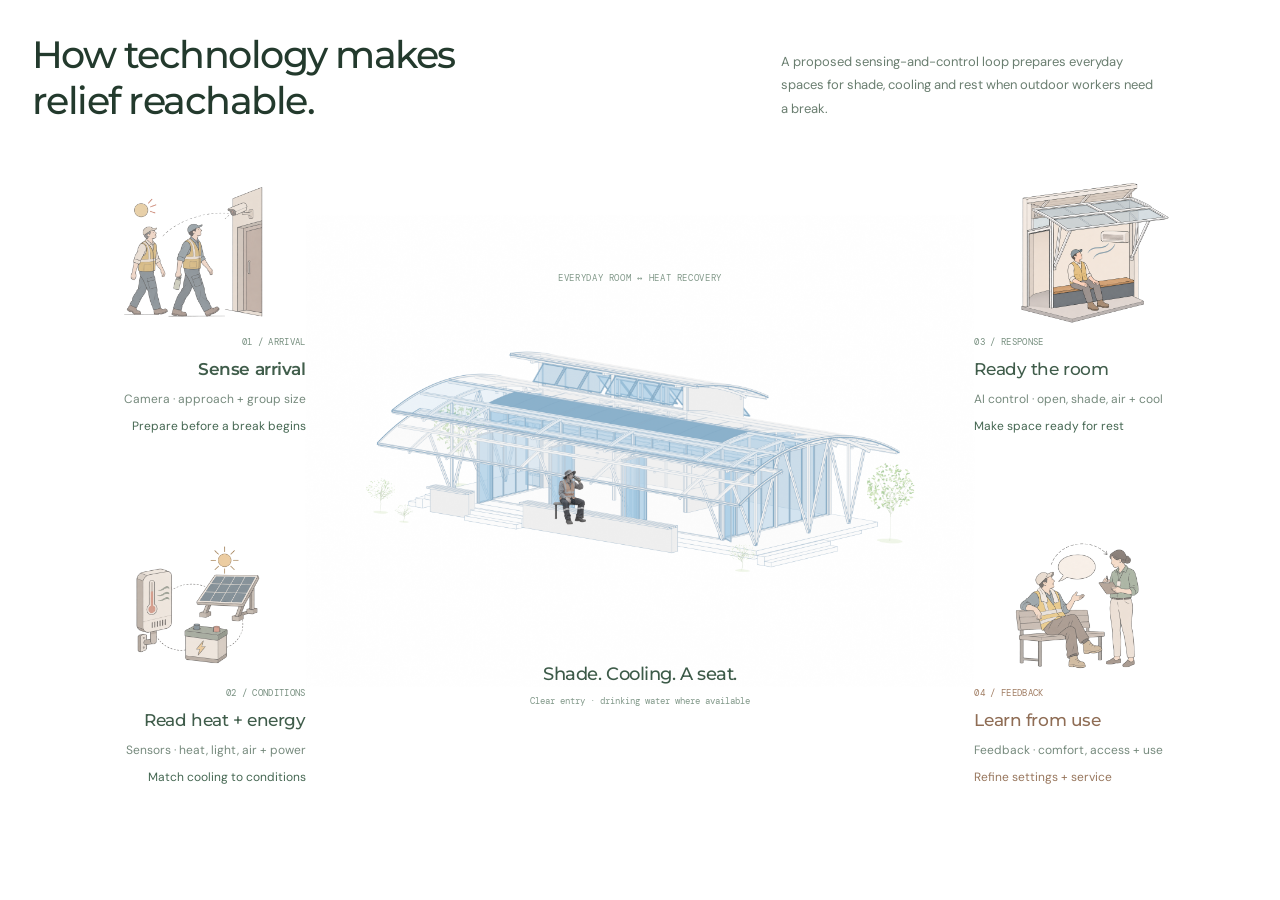
==== commit 47e5077d: "replace" ====
--- a/architecture.html
+++ b/architecture.html
@@ -1,18 +1,11 @@
-<!doctype html><html lang="en"><head><meta charset="utf-8"><meta name="viewport" content="width=device-width,initial-scale=1"><title>Technology to Service | Peak-Time Energy Within Reach</title><link rel="stylesheet" href="styles.css"><link rel="stylesheet" href="theme-overrides.css?v=brand-plain-20261104"><link rel="stylesheet" href="service-architecture.css?v=logic-20261105"><link rel="stylesheet" href="service-method.css?v=illustrated-20261105"><style>body{background:#fff!important}.concept-export{max-width:1280px;margin:0 auto;padding:32px}.concept-export .concept-flow{margin:0;border:0;padding:0}.concept-export .concept-footer{display:none}@media(max-width:600px){.concept-export{padding:24px 20px}}</style></head><body><main class="concept-export">      <section class="service-architecture concept-flow service-method" id="architecture" aria-labelledby="architecture-title" data-selected="02">
+<!doctype html><html lang="en"><head><meta charset="utf-8"><meta name="viewport" content="width=device-width,initial-scale=1"><title>Technology to Service | CoolingPoint Peak Solar Relief</title><link rel="stylesheet" href="styles.css"><link rel="stylesheet" href="theme-overrides.css?v=brand-plain-20261104"><link rel="stylesheet" href="service-architecture.css?v=logic-20261105"><link rel="stylesheet" href="service-method.css?v=illustrated-20261105"><style>body{background:#fff!important}.concept-export{max-width:1280px;margin:0 auto;padding:32px}.concept-export .concept-flow{margin:0;border:0;padding:0}.concept-export .concept-footer{display:none}@media(max-width:600px){.concept-export{padding:24px 20px}}</style></head><body><main class="concept-export">      <section class="service-architecture concept-flow service-method" id="architecture" aria-labelledby="architecture-title" data-selected="02">
         <div class="concept-heading"><div><h2 id="architecture-title"><span data-en>How technology makes<br>relief reachable.</span><span data-zh>让技术把休息服务<br>带到需要的人身边。</span></h2></div><p><span data-en>A proposed sensing-and-control loop prepares everyday spaces for shade, cooling and rest when outdoor workers need a break.</span><span data-zh>通过拟议的感知与控制闭环，在户外工作者需要休息时，让日常空间提供遮阳、降温与休息服务。</span></p></div>
-        <div class="concept-brief"><span class="concept-support-label"><span data-en>DESIGNED AROUND REAL BREAKS</span><span data-zh>以真实休息需求为依据</span></span><p><span data-en>Worker routes, heat exposure and break timing guide the location, opening hours and facilities.</span><span data-zh>工人路线、热暴露与休息时段，共同指导空间选址、开放时间和设施配置。</span></p></div>
         <div class="concept-stage concept-stage-method" role="group" aria-label="Proposed technology-to-service loop: sense arrival, read conditions, prepare space and learn from use">
           <div class="concept-core"><span class="concept-core-label"><span data-en>EVERYDAY ROOM ↔ HEAT RECOVERY</span><span data-zh>日常空间 ↔ 热恢复服务</span></span><svg class="concept-house" viewBox="100 350 2000 1000" role="img" aria-label="Existing solar-house axonometric with open doors and a seated worker, illustrating accessible shade, cooling and rest"><image href="assets/shading-open.png" x="0" y="0" width="2200" height="1550"/><image class="concept-person" href="assets/entourage-worker-seated.png" x="805" y="830" width="130" height="195"/></svg><div class="concept-match"><span><span data-en>Shade. Cooling. A seat.</span><span data-zh>遮阳、降温与休息座位。</span></span><small><span data-en>Clear entry · drinking water where available</span><span data-zh>清晰的进入指引 · 饮水设施依场地配置</span></small></div></div>
-          <svg class="concept-connections" viewBox="0 0 1200 600" preserveAspectRatio="none" aria-hidden="true">
-            <g data-concept-wire="02" class="concept-wire concept-technical"><path d="M270 205H380L465 285"/><circle cx="465" cy="285" r="4"/></g>
-            <g data-concept-wire="03" class="concept-wire concept-technical"><path d="M270 505H385L490 380"/><circle cx="490" cy="380" r="4"/></g>
-            <g data-concept-wire="04" class="concept-wire concept-technical"><path d="M930 205H820L750 285"/><circle cx="750" cy="285" r="4"/></g>
-            <g data-concept-wire="06" class="concept-wire concept-human"><path d="M930 505H820L700 410"/><circle cx="700" cy="410" r="4"/></g>
-          </svg>
           <button type="button" class="concept-node concept-node-02 concept-technical" data-concept-node="02" aria-pressed="true"><img class="concept-step-illustration" src="assets/service-steps/arrival-v1.png" width="1536" height="1024" alt="" aria-hidden="true" decoding="async"><span class="concept-node-meta"><span data-en>01 / ARRIVAL</span><span data-zh>01 / 到达</span></span><strong><span data-en>Sense arrival</span><span data-zh>感知人员到达</span></strong><span class="concept-node-sub"><span data-en>Camera · approach + group size</span><span data-zh>摄像头 · 人员接近与人数</span></span><span class="concept-node-outcome"><span data-en>Prepare before a break begins</span><span data-zh>为即将到来的休息提前准备</span></span></button>
           <button type="button" class="concept-node concept-node-03 concept-technical" data-concept-node="03" aria-pressed="false"><img class="concept-step-illustration" src="assets/service-steps/conditions-v1.png" width="1536" height="1024" alt="" aria-hidden="true" decoding="async"><span class="concept-node-meta"><span data-en>02 / CONDITIONS</span><span data-zh>02 / 状态</span></span><strong><span data-en>Read heat + energy</span><span data-zh>读取热环境与能源</span></strong><span class="concept-node-sub"><span data-en>Sensors · heat, light, air + power</span><span data-zh>传感器 · 热、光、空气与电力</span></span><span class="concept-node-outcome"><span data-en>Match cooling to conditions</span><span data-zh>让降温响应匹配现场条件</span></span></button>
           <button type="button" class="concept-node concept-node-04 concept-technical" data-concept-node="04" aria-pressed="false"><img class="concept-step-illustration" src="assets/service-steps/response-v3-no-door.png" width="1536" height="1024" alt="" aria-hidden="true" decoding="async"><span class="concept-node-meta"><span data-en>03 / RESPONSE</span><span data-zh>03 / 响应</span></span><strong><span data-en>Ready the room</span><span data-zh>准备可用空间</span></strong><span class="concept-node-sub"><span data-en>AI control · open, shade, air + cool</span><span data-zh>AI 控制 · 开合、遮阳、通风与制冷</span></span><span class="concept-node-outcome"><span data-en>Make space ready for rest</span><span data-zh>让空间能够进入、停留与休息</span></span></button>
           <button type="button" class="concept-node concept-node-06 concept-human" data-concept-node="06" aria-pressed="false"><img class="concept-step-illustration" src="assets/service-steps/feedback-v1.png" width="1536" height="1024" alt="" aria-hidden="true" decoding="async"><span class="concept-node-meta"><span data-en>04 / FEEDBACK</span><span data-zh>04 / 反馈</span></span><strong><span data-en>Learn from use</span><span data-zh>从使用中改进</span></strong><span class="concept-node-sub"><span data-en>Feedback · comfort, access + use</span><span data-zh>体验反馈 · 舒适度、可及性与使用</span></span><span class="concept-node-outcome"><span data-en>Refine settings + service</span><span data-zh>持续改进控制设置与服务</span></span></button>
         </div>
         <div class="concept-footer"><div class="concept-legend"><span class="concept-legend-tech"><span data-en>Sensing + spatial response</span><span data-zh>感知与空间响应</span></span><span class="concept-legend-human"><span data-en>Experience + improvement</span><span data-zh>体验与改进</span></span></div><p><span data-en>Proposed service method</span><span data-zh>拟议服务实现方法</span> <a href="architecture.html" target="_blank" rel="noopener"><span data-en>Open diagram ↗</span><span data-zh>单独查看 ↗</span></a> · <a href="technical-architecture.html" target="_blank" rel="noopener"><span data-en>Technical detail ↗</span><span data-zh>技术详情 ↗</span></a></p></div>
-      </section></main><script>if(new URLSearchParams(location.search).get('lang')==='zh'){document.body.classList.add('zh');document.documentElement.lang='zh-CN'}</script><script src="service-architecture.js?v=merged-20261105"></script></body></html>+      </section></main><script>if(new URLSearchParams(location.search).get('lang')==='zh'){document.body.classList.add('zh');document.documentElement.lang='zh-CN'}</script><script src="service-architecture.js?v=merged-20261105"></script></body></html>
--- a/service-method.css
+++ b/service-method.css
@@ -24,30 +24,6 @@
   font-size: 13px;
   line-height: 1.8;
   color: #6a7e70;
-}
-
-.service-method .concept-brief {
-  display: grid;
-  grid-template-columns: 110px minmax(0, 1fr);
-  align-items: baseline;
-  gap: 20px;
-  padding: 16px 0;
-  border-top: 1px solid #dbe2dc;
-  border-bottom: 1px solid #dbe2dc;
-  color: #6a7d70;
-}
-
-.service-method .concept-brief > span,
-.service-method .concept-brief > label {
-  font: 10px/1.6 var(--mono);
-  letter-spacing: .045em;
-  color: #a17e64;
-}
-
-.service-method .concept-brief p {
-  margin: 0;
-  font-size: 12px;
-  line-height: 1.8;
 }
 
 .service-method .concept-stage {
@@ -261,7 +237,6 @@
     margin-bottom: 24px;
   }
   .service-method .concept-heading > p { max-width: 560px; font-size: 12px; }
-  .service-method .concept-brief { grid-template-columns: 1fr; gap: 7px; padding: 14px 0; }
   .service-method .concept-stage {
     aspect-ratio: auto;
     min-height: 0;
